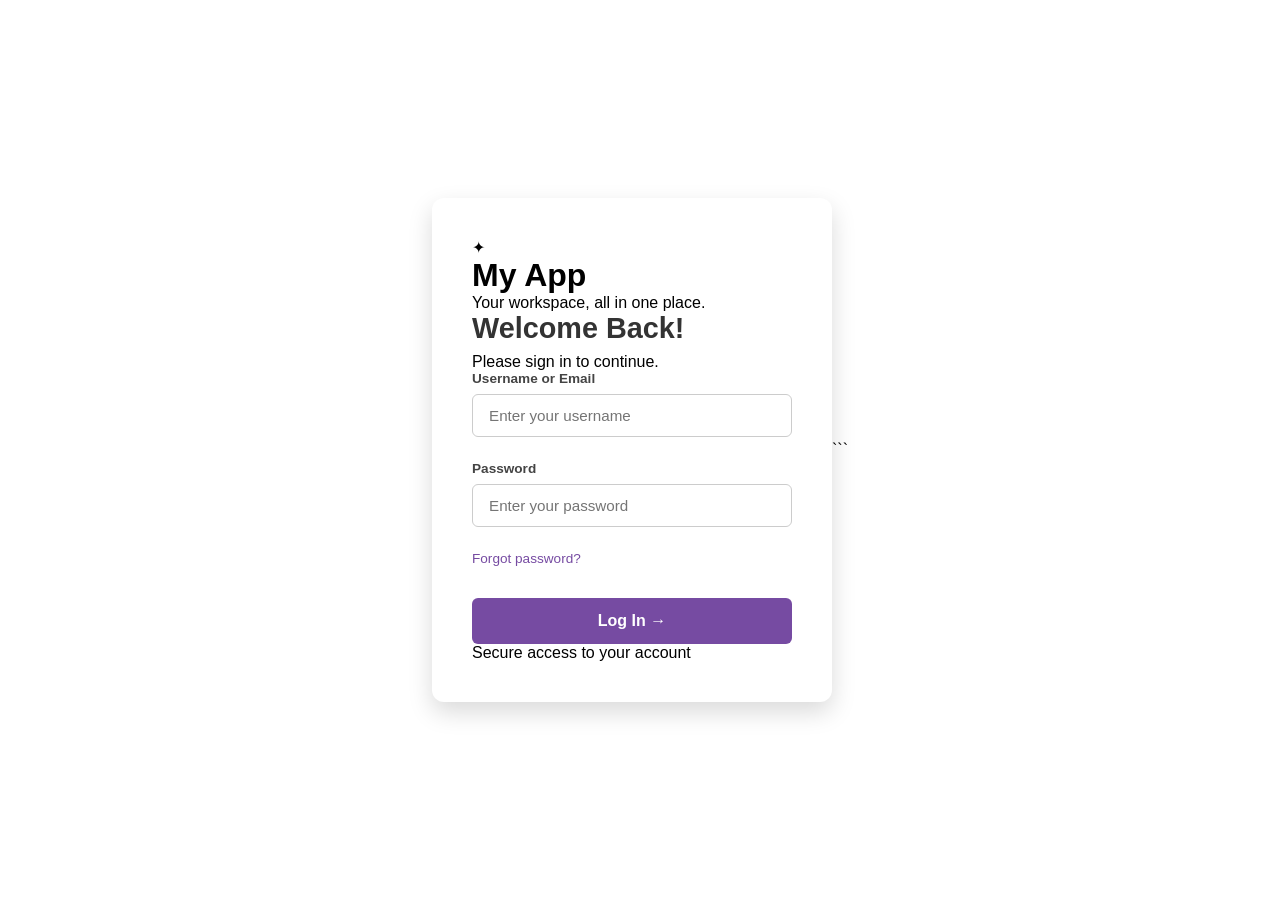
==== index.html @ 0854014b "Update index.html" ====
<!DOCTYPE html>
<html lang="en">
<head>
    <meta charset="UTF-8">
    <meta name="viewport" content="width=device-width, initial-scale=1.0">

    <title>Login | My App</title>

    <link rel="stylesheet" href="style.css">
</head>
<body>

    <main class="login-container">

        <div class="app-header">
            <div class="app-logo">
                <span>✦</span>
            </div>

            <h1>My App</h1>
            <p>Your workspace, all in one place.</p>
        </div>

        <form class="login-form" action="#" method="POST">

            <div class="welcome-text">
                <h2>Welcome Back!</h2>
                <p>Please sign in to continue.</p>
            </div>

            <div class="input-group">
                <label for="username">Username or Email</label>

                <input
                    type="text"
                    id="username"
                    name="username"
                    placeholder="Enter your username"
                    autocomplete="username"
                    required
                >
            </div>

            <div class="input-group">
                <label for="password">Password</label>

                <input
                    type="password"
                    id="password"
                    name="password"
                    placeholder="Enter your password"
                    autocomplete="current-password"
                    required
                >
            </div>

            <div class="form-actions">
                <a href="#" class="forgot-pass">
                    Forgot password?
                </a>
            </div>

            <button type="submit" class="login-btn">
                Log In
                <span class="arrow">→</span>
            </button>

            <p class="footer-text">
                Secure access to your account
            </p>

        </form>

    </main>

</body>
</html>
```
---- style.css ----
/* Reset browser defaults */
* {
    margin: 0;
    padding: 0;
    box-sizing: border-box;
    font-family: 'Segoe UI', Tahoma, Geneva, Verdana, sans-serif;
}

/* Center the login container on the screen */
body {
    display: flex;
    justify-content: center;
    align-items: center;
    min-height: 100vh;
    background: #ffffff;
}

/* Card layout wrapper */
.login-container {
    background-color: #ffffff;
    padding: 2.5rem;
    border-radius: 12px;
    box-shadow: 0 10px 25px rgba(0, 0, 0, 0.15);
    width: 100%;
    max-width: 400px;
}

.login-form h2 {
    color: #333333;
    margin-bottom: 0.5rem;
    font-size: 1.8rem;
}

.login-form .subtitle {
    color: #666666;
    font-size: 0.9rem;
    margin-bottom: 2rem;
}

/* Form input styling */
.input-group {
    margin-bottom: 1.5rem;
    text-align: left;
}

.input-group label {
    display: block;
    color: #444444;
    font-size: 0.85rem;
    font-weight: 600;
    margin-bottom: 0.5rem;
}

.input-group input {
    width: 100%;
    padding: 0.75rem 1rem;
    font-size: 0.95rem;
    border: 1px solid #cccccc;
    border-radius: 6px;
    outline: none;
    transition: border-color 0.3s ease;
}

.input-group input:focus {
    border-color: #764ba2;
}

/* Forgot password & remember me formatting */
.form-actions {
    display: flex;
    justify-content: space-between;
    align-items: center;
    font-size: 0.85rem;
    margin-bottom: 2rem;
}

.remember-me {
    color: #555555;
    cursor: pointer;
}

.forgot-pass {
    color: #764ba2;
    text-decoration: none;
}

.forgot-pass:hover {
    text-decoration: underline;
}

/* Submit Button */
.login-btn {
    width: 100%;
    padding: 0.85rem;
    background-color: #764ba2;
    color: #ffffff;
    border: none;
    border-radius: 6px;
    font-size: 1rem;
    font-weight: 600;
    cursor: pointer;
    transition: background-color 0.3s ease;
}

.login-btn:hover {
    background-color: #5a377d;
}

/* Link back to registration */
.signup-link {
    text-align: center;
    margin-top: 1.5rem;
    font-size: 0.85rem;
    color: #666666;
}

.signup-link a {
    color: #764ba2;
    text-decoration: none;
    font-weight: 600;
}

.signup-link a:hover {
    text-decoration: underline;
}
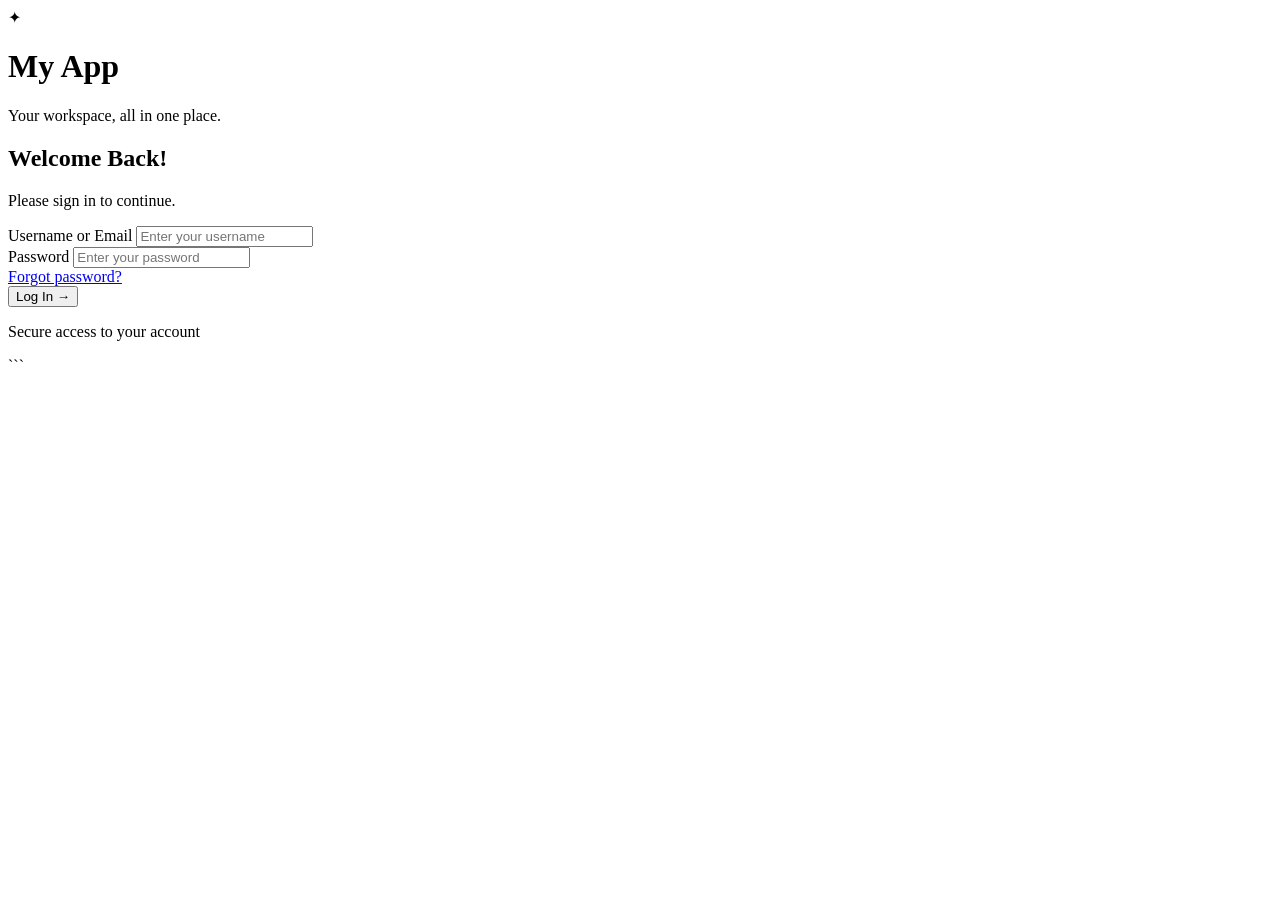
==== commit 61feb03e: "Change stylesheet link from style.css to style1.css" ====
--- a/index.html
+++ b/index.html
@@ -6,7 +6,7 @@
 
     <title>Login | My App</title>
 
-    <link rel="stylesheet" href="style.css">
+    <link rel="stylesheet" href="style1.css">
 </head>
 <body>
 
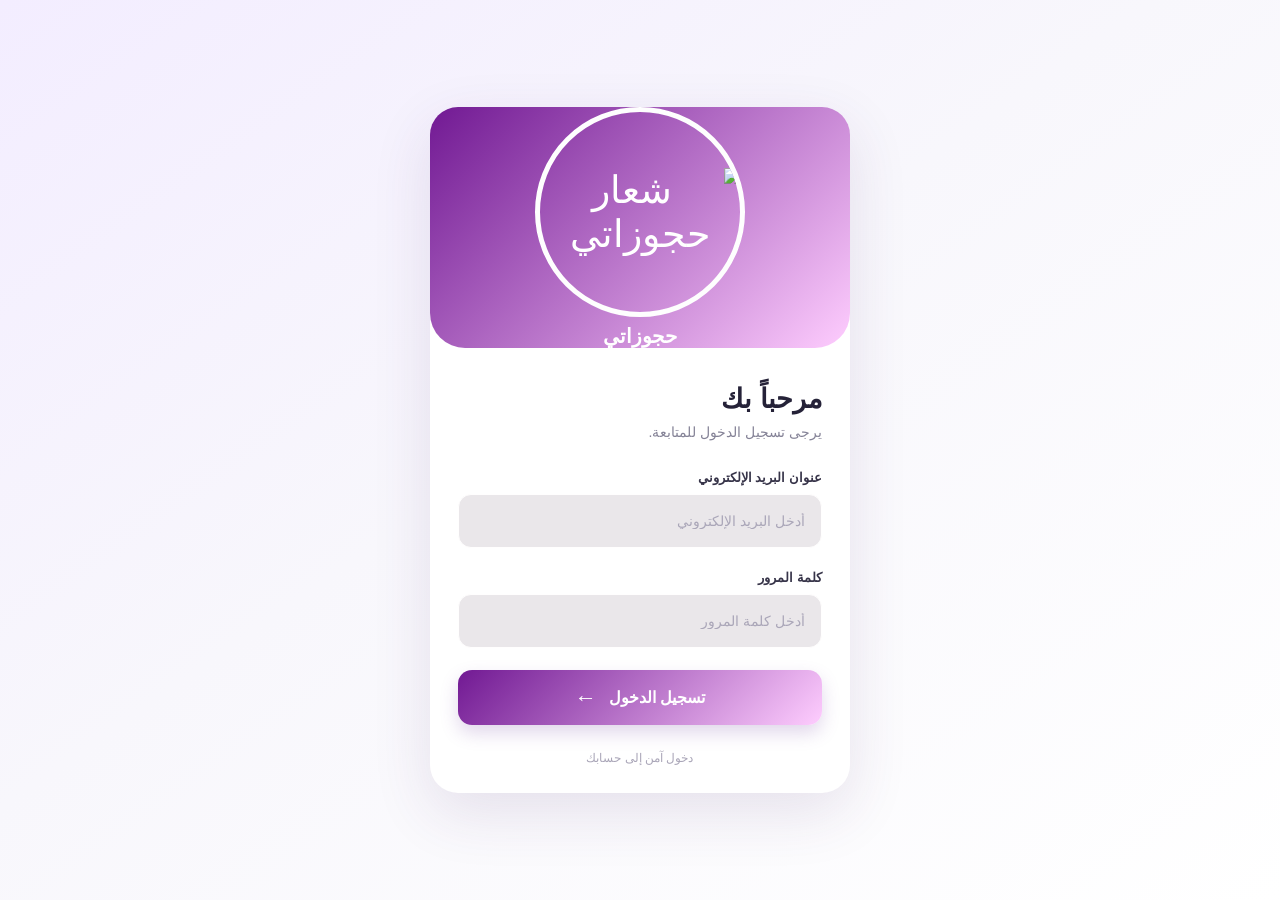
==== commit af895b81: "Rename Index.html to index.html" ====
--- a/index.html
+++ b/index.html
@@ -1,78 +1,177 @@
-<!DOCTYPE html>
-<html lang="en">
-<head>
-    <meta charset="UTF-8">
-    <meta name="viewport" content="width=device-width, initial-scale=1.0">
-
-    <title>Login | My App</title>
-
-    <link rel="stylesheet" href="style1.css">
-</head>
-<body>
-
-    <main class="login-container">
-
-        <div class="app-header">
-            <div class="app-logo">
-                <span>✦</span>
-            </div>
-
-            <h1>My App</h1>
-            <p>Your workspace, all in one place.</p>
-        </div>
-
-        <form class="login-form" action="#" method="POST">
-
-            <div class="welcome-text">
-                <h2>Welcome Back!</h2>
-                <p>Please sign in to continue.</p>
-            </div>
-
-            <div class="input-group">
-                <label for="username">Username or Email</label>
-
-                <input
-                    type="text"
-                    id="username"
-                    name="username"
-                    placeholder="Enter your username"
-                    autocomplete="username"
-                    required
-                >
-            </div>
-
-            <div class="input-group">
-                <label for="password">Password</label>
-
-                <input
-                    type="password"
-                    id="password"
-                    name="password"
-                    placeholder="Enter your password"
-                    autocomplete="current-password"
-                    required
-                >
-            </div>
-
-            <div class="form-actions">
-                <a href="#" class="forgot-pass">
-                    Forgot password?
-                </a>
-            </div>
-
-            <button type="submit" class="login-btn">
-                Log In
-                <span class="arrow">→</span>
-            </button>
-
-            <p class="footer-text">
-                Secure access to your account
-            </p>
-
-        </form>
-
-    </main>
-
-</body>
-</html>
-```
+<!DOCTYPE html>
+<html lang="ar" dir="rtl">
+<head>
+    <meta charset="UTF-8">
+    <meta name="viewport" content="width=device-width, initial-scale=1.0">
+
+    <title>تسجيل الدخول | حجوزاتي</title>
+
+    <link rel="stylesheet" href="style.css">
+</head>
+
+<body>
+
+    <main class="login-container">
+
+        <!-- App Header -->
+        <header class="app-header">
+            <div class="app-logo">
+                <div class="logoshape">
+                    <span>
+                        <!-- <img src="Logo2.png" alt="شعار حجوزاتي"> -->
+                         <img src="Logo3.jpg" alt="شعار حجوزاتي">
+                    </span>
+                </div>
+            </div>
+
+            <h1>حجوزاتي</h1>
+        </header>
+
+        <!-- Login Form -->
+        <form id="loginForm" class="login-form">
+
+            <div class="welcome-text">
+                <h2>مرحباً بك</h2>
+                <p>يرجى تسجيل الدخول للمتابعة.</p>
+            </div>
+
+            <!-- Email -->
+            <div class="input-group">
+                <label for="email">عنوان البريد الإلكتروني</label>
+
+                <input
+                    type="text"
+                    id="email"
+                    name="email"
+                    placeholder="أدخل البريد الإلكتروني"
+                    autocomplete="username"
+                    required
+                >
+            </div>
+
+            <!-- Password -->
+            <div class="input-group">
+                <label for="password">كلمة المرور</label>
+
+                <input
+                    type="password"
+                    id="password"
+                    name="password"
+                    placeholder="أدخل كلمة المرور"
+                    autocomplete="current-password"
+                    required
+                >
+            </div>
+
+            <!-- Login Button -->
+            <button
+                type="submit"
+                class="login-btn"
+                id="loginButton"
+            >
+                <span class="button-text">تسجيل الدخول</span>
+                <span class="arrow" aria-hidden="true">←</span>
+            </button>
+
+            <!-- Login Status -->
+            <p
+                id="message"
+                class="message"
+                role="status"
+                aria-live="polite"
+            ></p>
+
+            <p class="footer-text">
+                دخول آمن إلى حسابك
+            </p>
+
+        </form>
+
+    </main>
+
+    <script>
+        const API_URL =
+            "https://script.google.com/macros/s/AKfycbyhY5DrU7M9OqPUleO7BlOG2n_8UagOu0-UGzjTGPqKsjEXY63az8GHduGjfQc0NpmmKQ/exec";
+
+        const loginForm = document.getElementById("loginForm");
+        const loginButton = document.getElementById("loginButton");
+        const message = document.getElementById("message");
+
+        loginForm.addEventListener("submit", async function (event) {
+            event.preventDefault();
+
+            const email = document.getElementById("email").value.trim();
+            const password = document.getElementById("password").value;
+
+            loginButton.disabled = true;
+            message.textContent = "جارٍ التحقق من بيانات الدخول...";
+
+            try {
+                // Send credentials to the general Apps Script API.
+                const formData = new URLSearchParams();
+
+                formData.append("action", "login");
+                formData.append("email", email);
+                formData.append("password", password);
+
+                const response = await fetch(API_URL, {
+                    method: "POST",
+                    body: formData
+                });
+
+                if (!response.ok) {
+                    throw new Error("Request failed: " + response.status);
+                }
+
+                const result = await response.json();
+
+                if (!result.success) {
+                    message.textContent =
+                        result.message || "البريد الإلكتروني أو كلمة المرور غير صحيحة.";
+                    return;
+                }
+
+                // Validate the role before redirecting.
+                const role = String(result.role || "").toLowerCase();
+
+                if (role !== "sup_admin" && role !== "admin" && role !== "viewer") {
+                    message.textContent =
+                        "تم تسجيل الدخول، ولكن لا توجد صفحة مخصصة لهذا الدور.";
+                    return;
+                }
+
+                if (!result.token) {
+                    message.textContent =
+                        "لم يتم استلام رمز الجلسة. يرجى مراجعة إعدادات الخادم.";
+                    return;
+                }
+
+                // Store the token for subsequent API requests.
+                sessionStorage.setItem("token", result.token);
+                sessionStorage.setItem("role", role);
+                sessionStorage.setItem("userEmail", result.email || email);
+
+                message.textContent = "تم تسجيل الدخول بنجاح.";
+
+                // Redirect according to the user's role.
+                if (role === "sup_admin") {
+                    window.location.replace("rooms.html");
+                }else if (role === "admin") {
+                    window.location.replace("booking.html");
+                } else {
+                    window.location.replace("dashboard.html");
+                }
+
+            } catch (error) {
+                console.error("Login error:", error);
+
+                message.textContent =
+                    "تعذر الاتصال بالخادم. تحقق من رابط API وإعدادات النشر.";
+            } finally {
+                loginButton.disabled = false;
+            }
+        });
+    </script>
+
+</body>
+</html>
--- a/style.css
+++ b/style.css
@@ -0,0 +1,249 @@
+/* Reset */
+* {
+    margin: 0;
+    padding: 0;
+    box-sizing: border-box;
+    /* font-family: 'Tajawal', 'Segoe UI', Arial, sans-serif; */
+    font-family: Tahoma, Arial, sans-serif;
+}
+
+/* App background */
+body {
+    min-height: 100vh;
+    min-height: 100dvh;
+    display: flex;
+    justify-content: center;
+    align-items: center;
+    padding: 20px;
+    background: linear-gradient(
+        145deg,
+        #f3edff 0%,
+        #f8f7fc 45%,
+        #ffffff 100%
+    );
+}
+
+/* Main mobile app card */
+.login-container {
+    width: 100%;
+    max-width: 420px;
+    background: #ffffff;
+    border-radius: 28px;
+    overflow: hidden;
+    box-shadow: 0 20px 60px rgba(70, 45, 110, 0.12);
+}
+
+/* Purple app header */
+.app-header {
+    text-align: center;
+    /* padding: 38px 24px 42px; */
+    color: #ffffff;
+    background: linear-gradient(
+        135deg,
+        #711993,
+        #fecdfe
+    );
+    border-radius: 0 0 35px 35px;*/
+}
+
+.app-logo {
+    display: flex;
+    justify-content: center;
+    align-items: center;
+}
+.logoshape {
+    width: 50%;
+    aspect-ratio: 1 / 1;
+     border: 5px solid #fefefe; 
+    border-radius: 100%;
+    overflow: hidden;
+    display: flex;
+    justify-content: center;
+    align-items: center;
+}
+
+.logoshape img {
+    width: 100%;
+    height: 100%;
+    object-fit: contain;
+}           
+
+.app-logo span {
+    font-size: 38px;
+    color: #ffffff;
+}
+
+.app-header h1 {
+    font-size: 20px;
+    /* font-weight: 700; */
+    /* letter-spacing: 5px; */
+    margin-top: 7px;
+}
+
+.app-header p {
+    font-size: 13px;
+    color: rgba(255, 255, 255, 0.85);
+}
+
+/* Login form */
+.login-form {
+    padding: 35px 28px 28px;
+}
+
+.welcome-text {
+    margin-bottom: 30px;
+}
+
+.welcome-text h2 {
+    font-size: 27px;
+    color: #252238;
+    font-weight: 700;
+    margin-bottom: 9px;
+}
+
+.welcome-text p {
+    font-size: 14px;
+    color: #858397;
+}
+
+/* Input fields */
+.input-group {
+    margin-bottom: 22px;
+}
+
+.input-group label {
+    display: block;
+    color: #373449;
+    font-size: 13px;
+    font-weight: 600;
+    margin-bottom: 9px;
+}
+
+.input-group input {
+    width: 100%;
+    height: 54px;
+    padding: 0 16px;
+    background: #eae7ea;
+    border: 1px solid #fffefe;
+    border-radius: 13px;
+    outline: none;
+    color: #000000;
+    font-size: 14px;
+    transition: all 0.25s ease;
+}
+
+.input-group input::placeholder {
+    color: #aaa6b8;
+}
+
+.input-group input:focus {
+    background: #ffffff;
+    border-color: #764ba2;
+    box-shadow: 0 0 0 4px rgba(118, 75, 162, 0.09);
+}
+
+/* Forgot password */
+.form-actions {
+    display: flex;
+    justify-content: flex-end;
+    margin-top: -5px;
+    margin-bottom: 25px;
+}
+
+.forgot-pass {
+    color: #764ba2;
+    font-size: 13px;
+    font-weight: 600;
+    text-decoration: none;
+}
+
+.forgot-pass:hover {
+    text-decoration: underline;
+}
+
+/* Login button */
+.login-btn {
+    width: 100%;
+    height: 55px;
+    display: flex;
+    align-items: center;
+    justify-content: center;
+    gap: 12px;
+    position: relative;
+    background: linear-gradient(
+        135deg,
+        #711993,
+        #fecdfe
+    );
+    color: #ffffff;
+    border: none;
+    border-radius: 14px;
+    font-size: 16px;
+    font-weight: 600;
+    cursor: pointer;
+    box-shadow: 0 8px 18px rgba(118, 75, 162, 0.22);
+    transition: transform 0.2s ease, box-shadow 0.2s ease;
+}
+
+.login-btn .arrow {
+    font-size: 22px;
+    line-height: 1;
+}
+
+.login-btn:hover {
+    transform: translateY(-2px);
+    box-shadow: 0 12px 24px rgba(118, 75, 162, 0.28);
+}
+
+.login-btn:active {
+    transform: scale(0.98);
+}
+
+/* Footer */
+.footer-text {
+    text-align: center;
+    color: #aaa6b8;
+    font-size: 12px;
+    margin-top: 26px;
+}
+
+/* Mobile screens */
+@media (max-width: 480px) {
+    body {
+        padding: 0;
+        align-items: stretch;
+        background: #ffffff;
+    }
+
+    .login-container {
+        max-width: none;
+        min-height: 100vh;
+        min-height: 100dvh;
+        display: flex;
+        flex-direction: column;
+        border-radius: 0;
+        box-shadow: none;
+    }
+
+    .app-header {
+        padding: 48px 24px 42px;
+        border-radius: 0 0 35px 35px;
+    }
+
+    .login-form {
+        flex: 1;
+        padding: 38px 25px 30px;
+    }
+
+    .welcome-text h2 {
+        font-size: 28px;
+    }
+
+    .input-group input {
+        height: 56px;
+    }
+
+    .login-btn {
+        height: 56px;
+    }
+}
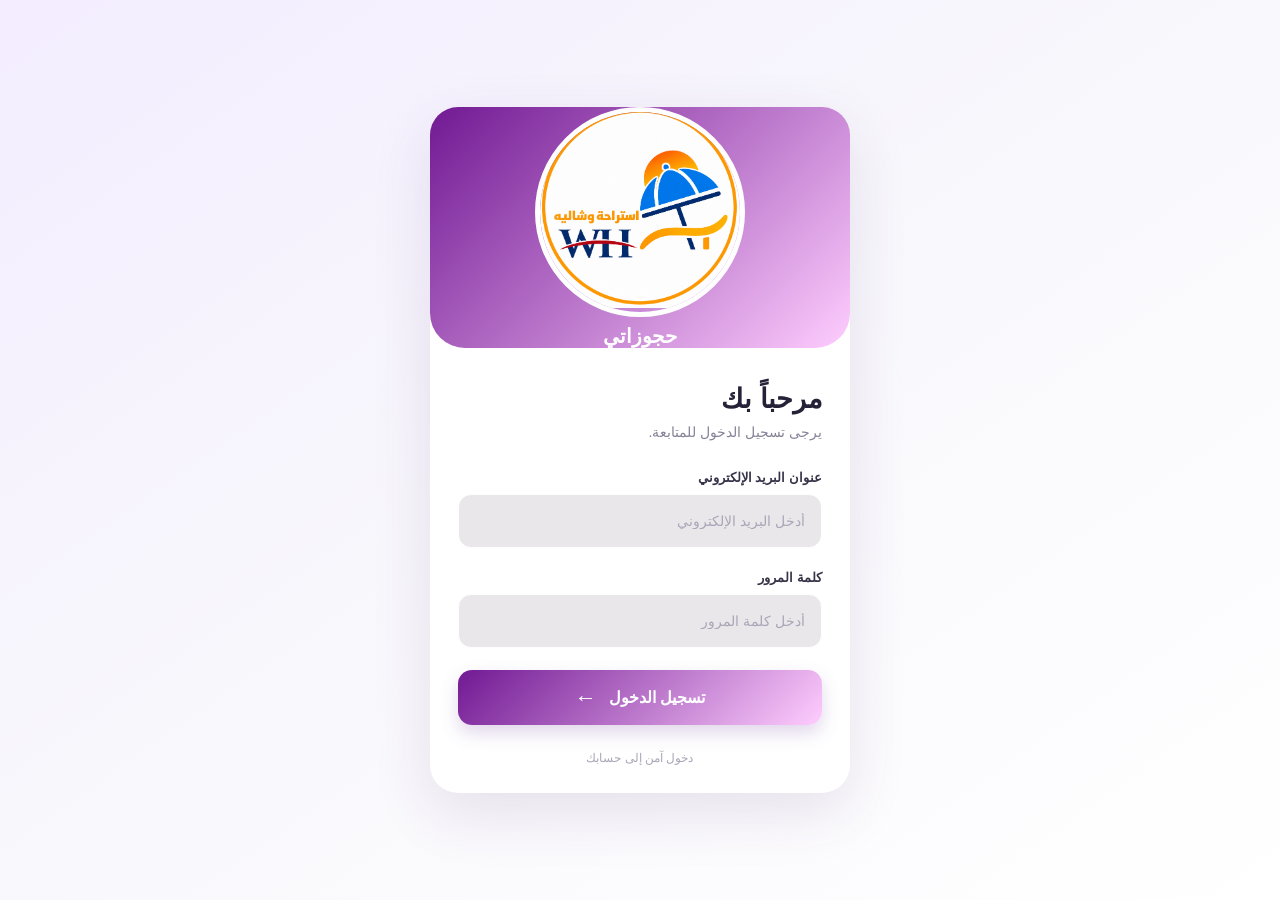
==== commit 75dc98be: "Update index.html" ====
--- a/index.html
+++ b/index.html
@@ -19,7 +19,7 @@
                 <div class="logoshape">
                     <span>
                         <!-- <img src="Logo2.png" alt="شعار حجوزاتي"> -->
-                         <img src="Logo3.jpg" alt="شعار حجوزاتي">
+                         <img src="Logo.png" alt="شعار حجوزاتي">
                     </span>
                 </div>
             </div>
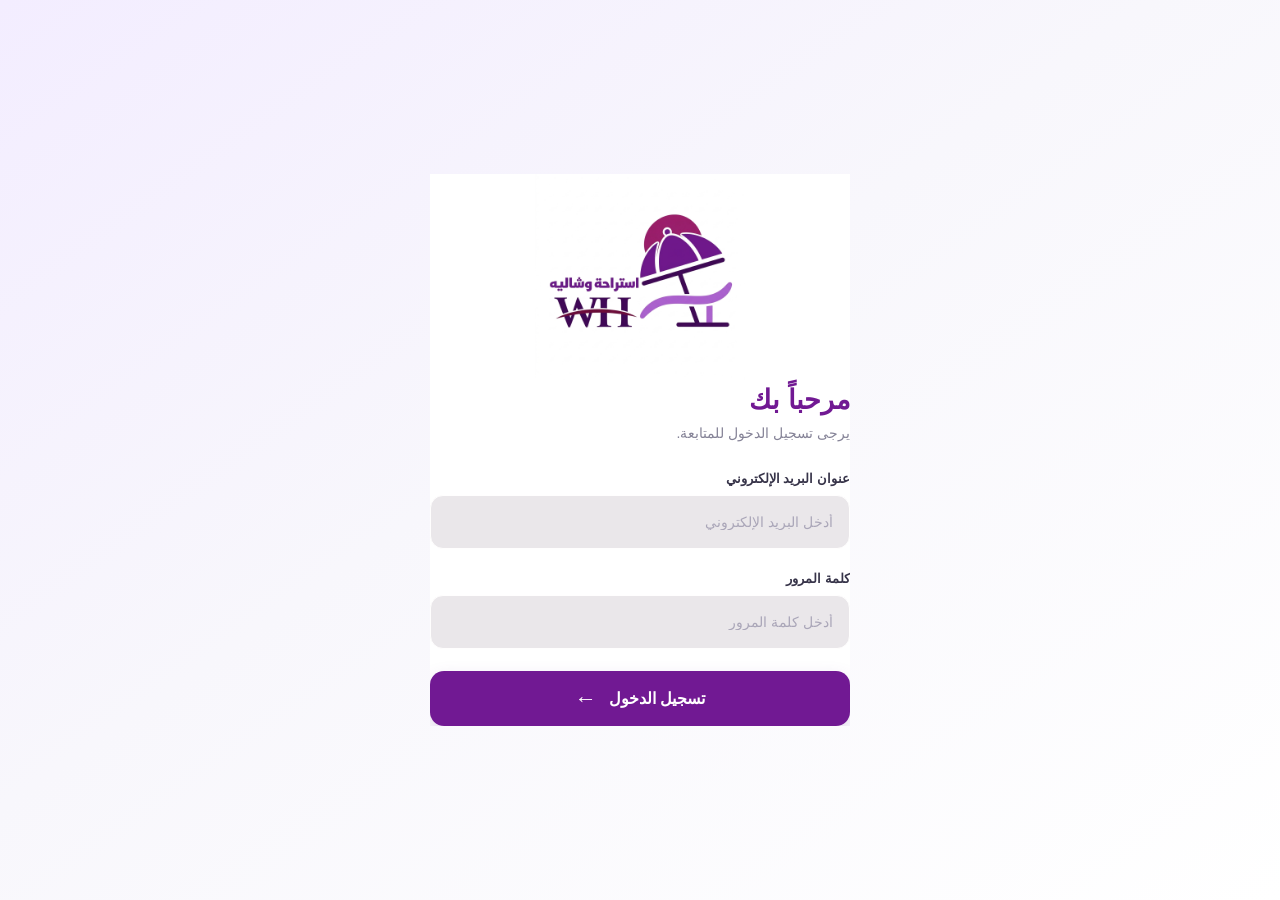
==== commit cfef965c: "Rename Index.html to index.html" ====
--- a/index.html
+++ b/index.html
@@ -19,12 +19,12 @@
                 <div class="logoshape">
                     <span>
                         <!-- <img src="Logo2.png" alt="شعار حجوزاتي"> -->
-                         <img src="Logo.png" alt="شعار حجوزاتي">
+                         <img src="Logo.jpg" alt="شعار حجوزاتي">
                     </span>
                 </div>
             </div>
 
-            <h1>حجوزاتي</h1>
+            <!-- <h1>حجوزاتي</h1> -->
         </header>
 
         <!-- Login Form -->
@@ -81,9 +81,9 @@
                 aria-live="polite"
             ></p>
 
-            <p class="footer-text">
+            <!-- <p class="footer-text">
                 دخول آمن إلى حسابك
-            </p>
+            </p> -->
 
         </form>
 
--- a/style.css
+++ b/style.css
@@ -28,9 +28,9 @@
     width: 100%;
     max-width: 420px;
     background: #ffffff;
-    border-radius: 28px;
+    /* border-radius: 28px; */
     overflow: hidden;
-    box-shadow: 0 20px 60px rgba(70, 45, 110, 0.12);
+    /* box-shadow: 0 20px 60px rgba(70, 45, 110, 0.12); */
 }
 
 /* Purple app header */
@@ -38,24 +38,27 @@
     text-align: center;
     /* padding: 38px 24px 42px; */
     color: #ffffff;
-    background: linear-gradient(
+    /* background: linear-gradient(
         135deg,
-        #711993,
-        #fecdfe
-    );
-    border-radius: 0 0 35px 35px;*/
+        #ffffff,
+        #ffffff
+    ); */
+    /* border-radius: 0 0 35px 35px; */
+    /* background: Black; */
 }
 
 .app-logo {
     display: flex;
     justify-content: center;
     align-items: center;
+    
 }
 .logoshape {
     width: 50%;
     aspect-ratio: 1 / 1;
-     border: 5px solid #fefefe; 
-    border-radius: 100%;
+     /* border: 5px solid #711993;  */
+
+    /* border-radius: 100%; */
     overflow: hidden;
     display: flex;
     justify-content: center;
@@ -75,9 +78,10 @@
 
 .app-header h1 {
     font-size: 20px;
+    
     /* font-weight: 700; */
     /* letter-spacing: 5px; */
-    margin-top: 7px;
+    margin-top: 0px;
 }
 
 .app-header p {
@@ -87,18 +91,24 @@
 
 /* Login form */
 .login-form {
-    padding: 35px 28px 28px;
+    /* padding: 300px 28px 28px; */
 }
 
 .welcome-text {
     margin-bottom: 30px;
+
 }
 
 .welcome-text h2 {
     font-size: 27px;
-    color: #252238;
+    color: #711993;
     font-weight: 700;
     margin-bottom: 9px;
+    
+}
+.message{
+    font-size: 14px;
+    color: #858397;
 }
 
 .welcome-text p {
@@ -173,7 +183,7 @@
     background: linear-gradient(
         135deg,
         #711993,
-        #fecdfe
+        #711993
     );
     color: #ffffff;
     border: none;
@@ -226,13 +236,13 @@
     }
 
     .app-header {
-        padding: 48px 24px 42px;
+        padding: 48px 24px 0px;
         border-radius: 0 0 35px 35px;
     }
 
     .login-form {
         flex: 1;
-        padding: 38px 25px 30px;
+        padding: 0px 25px 30px;
     }
 
     .welcome-text h2 {
